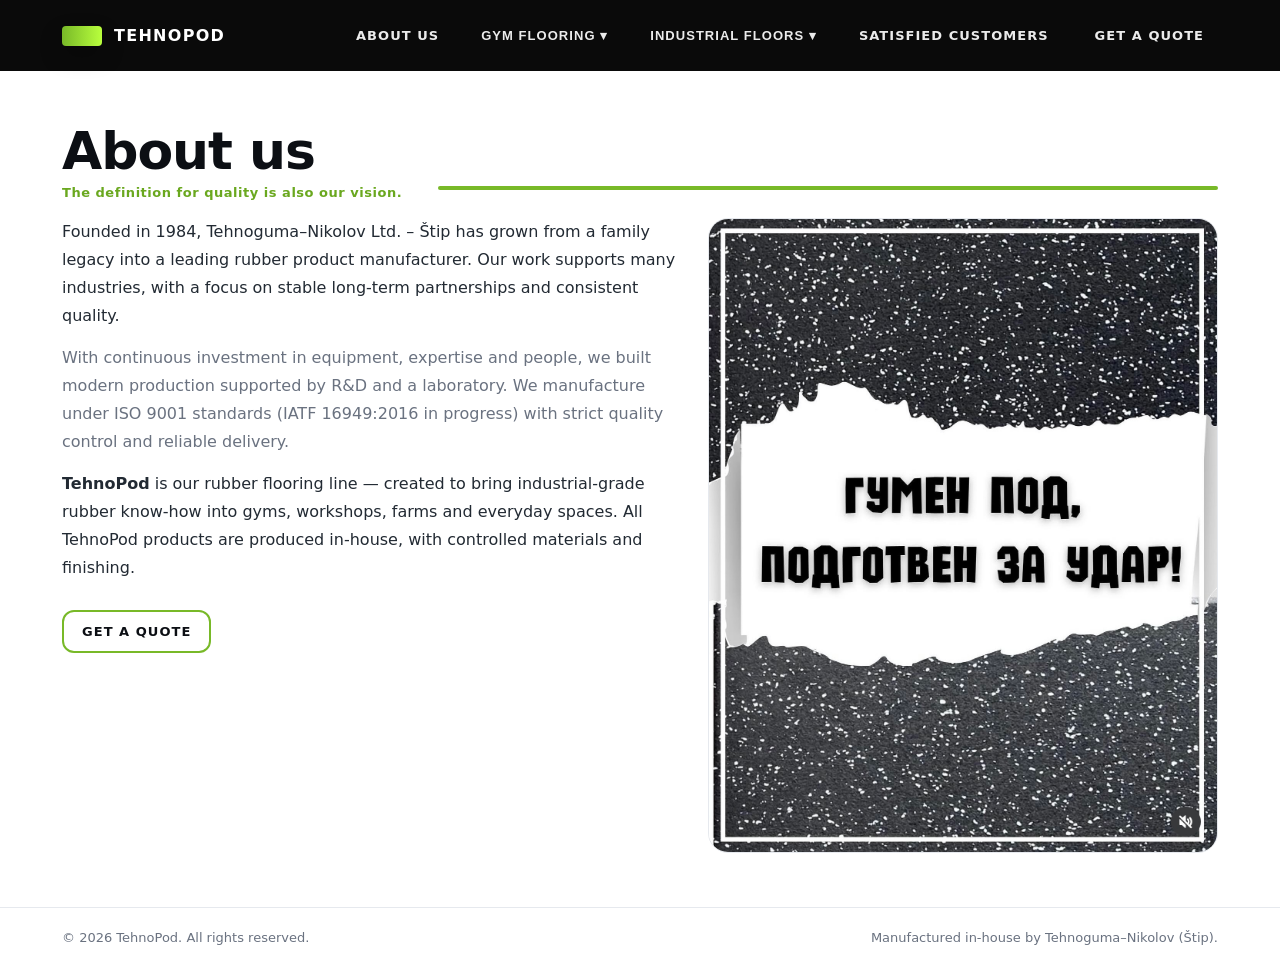
==== about.html @ f1851bca "Add files via upload" ====
<!doctype html>
<html lang="en">
<head>
  <meta charset="utf-8"/>
  <meta name="viewport" content="width=device-width,initial-scale=1"/>
  <title>About TehnoPod | In-House Rubber Flooring Manufacturing Since 1984</title>
  <meta name="description" content="TehnoPod is the rubber flooring line by Tehnoguma–Nikolov (founded 1984). In-house production, R&D support and quality control for long-lasting gym and industrial rubber flooring."/>
  <meta name="robots" content="index,follow"/>
  <link rel="stylesheet" href="assets/css/style.css"/>
</head>
<body>

<!-- Same header as index.html -->
<header class="header">
  <div class="container">
    <div class="nav">
      <a class="brand" href="index.html"><div class="mark"></div><div>TehnoPod</div></a>
      <nav class="menu">
        <a href="about.html">About us</a>
        <div class="dropdown">
          <button type="button">Gym Flooring ▾</button>
          <div class="dropdown-panel">
            <a href="gym-flooring.html#tiles">Rubber Tiles (EPDM)<span>Shock-absorbing, anti-slip, durable</span></a>
            <a href="gym-flooring.html#rolls">Rubber Rolls (SBR & EPDM)<span>Large-area coverage and insulation</span></a>
            <a href="gym-flooring.html#playground">Playground<span>Safer impact surface for outdoor areas</span></a>
          </div>
        </div>
        <div class="dropdown">
          <button type="button">Industrial Floors ▾</button>
          <div class="dropdown-panel">
            <a href="industrial-floors.html#non-slip">Non-Slip Floor Mats<span>Stability and safer steps</span></a>
            <a href="industrial-floors.html#drainage">Drainage Floor Mats<span>Wet zones, easy cleaning</span></a>
            <a href="industrial-floors.html#anti-fatigue">Anti-Fatigue Floor Mats<span>Comfort for standing work</span></a>
            <a href="industrial-floors.html#agricultural">Agricultural Floor Mats<span>Farm use, traction & insulation</span></a>
            <a href="industrial-floors.html#farm-sheets">Farm Sheets<span>Large-area protection</span></a>
            <a href="industrial-floors.html#custom">Custom Rubber Mats<span>Made to your size</span></a>
          </div>
        </div>
        <a href="customers.html">Satisfied customers</a>
        <a class="cta" href="contact.html">Get a quote</a>
      </nav>
      <button class="burger" type="button" data-burger>Menu</button>
    </div>

    <div class="mobile" data-mobile>
      <a href="about.html">About us</a>
      <div class="group">Gym Flooring</div>
      <a href="gym-flooring.html#tiles">Rubber Tiles (EPDM)</a>
      <a href="gym-flooring.html#rolls">Rubber Rolls (SBR & EPDM)</a>
      <a href="gym-flooring.html#playground">Playground</a>
      <div class="group">Industrial Floors</div>
      <a href="industrial-floors.html#non-slip">Non-Slip Floor Mats</a>
      <a href="industrial-floors.html#drainage">Drainage Floor Mats</a>
      <a href="industrial-floors.html#anti-fatigue">Anti-Fatigue Floor Mats</a>
      <a href="industrial-floors.html#agricultural">Agricultural Floor Mats</a>
      <a href="industrial-floors.html#farm-sheets">Farm Sheets</a>
      <a href="industrial-floors.html#custom">Custom Rubber Mats</a>
      <a href="customers.html">Satisfied customers</a>
      <a href="contact.html">Get a quote</a>
    </div>
  </div>
</header>

<main>
  <section class="section">
    <div class="container">
      <div class="section-head">
        <div>
          <h2>About us</h2>
          <div class="kicker">The definition for quality is also our vision.</div>
        </div>
        <div class="line"></div>
      </div>

      <div class="split">
        <div class="copy">
          <p>
            Founded in 1984, Tehnoguma–Nikolov Ltd. – Štip has grown from a family legacy into a leading rubber product manufacturer.
            Our work supports many industries, with a focus on stable long-term partnerships and consistent quality.
          </p>
          <p class="muted">
            With continuous investment in equipment, expertise and people, we built modern production supported by R&D and a laboratory.
            We manufacture under ISO 9001 standards (IATF 16949:2016 in progress) with strict quality control and reliable delivery.
          </p>

          <p>
            <strong>TehnoPod</strong> is our rubber flooring line — created to bring industrial-grade rubber know-how into gyms, workshops,
            farms and everyday spaces. All TehnoPod products are produced in-house, with controlled materials and finishing.
          </p>

          <a class="learn" href="contact.html">Get a quote</a>
        </div>

        <div class="box">
          <img src="assets/img/about.jpg" alt="Rubber rolls in production"/>
        </div>
      </div>
    </div>
  </section>
</main>

<footer class="footer">
  <div class="container">
    <div class="footer-row">
      <div>© <span id="y"></span> TehnoPod. All rights reserved.</div>
      <div>Manufactured in-house by Tehnoguma–Nikolov (Štip).</div>
    </div>
  </div>
  <script>document.getElementById("y").textContent = new Date().getFullYear();</script>
</footer>

<script src="assets/js/main.js"></script>
</body>
</html>
---- assets/css/style.css ----
:root{
  --bg:#ffffff;
  --text:#0c0f14;
  --muted:#6a7280;
  --line:#e6e9ee;
  --card:#f6f7f9;

  --black:#0a0a0a;
  --green:#78b928;      /* green accent like main site */
  --green2:#6aa81f;

  --max:1200px;
}

*{box-sizing:border-box}
html,body{height:100%}
body{
  margin:0;
  font-family: ui-sans-serif, system-ui, -apple-system, Segoe UI, Roboto, Helvetica, Arial;
  color:var(--text);
  background:var(--bg);
}

a{color:inherit; text-decoration:none}
img{max-width:100%; display:block}
.container{max-width:var(--max); margin:0 auto; padding:0 22px}

/* ===== Top black navigation ===== */
.header{
  position:sticky; top:0; z-index:50;
  background:var(--black);
}
.nav{
  display:flex; align-items:center; justify-content:space-between;
  gap:18px;
  padding:18px 0;
}
.brand{
  display:flex; align-items:center; gap:12px;
  color:#fff;
  font-weight:900;
  letter-spacing:.08em;
  text-transform:uppercase;
}
.brand .mark{
  width:40px; height:20px; border-radius:4px;
  background: linear-gradient(90deg, var(--green), #b9ff3d);
  box-shadow: 0 10px 22px rgba(0,0,0,.25);
}

.menu{
  display:flex; align-items:center; gap:22px;
}
.menu a, .menu button{
  color:#fff;
  opacity:.92;
  font-weight:700;
  letter-spacing:.08em;
  text-transform:uppercase;
  font-size:13px;
  padding:10px 10px;
  border-radius:10px;
  border:0; background:transparent;
  cursor:pointer;
}
.menu a:hover, .menu button:hover{opacity:1}

.cta{
  border:1px solid rgba(255,255,255,.28);
  padding:10px 14px !important;
  border-radius:12px;
}
.cta:hover{border-color:rgba(255,255,255,.55)}

.burger{
  display:none;
  border:1px solid rgba(255,255,255,.25);
  background:transparent;
  color:#fff;
  padding:10px 12px;
  border-radius:12px;
  font-weight:800;
  letter-spacing:.08em;
  text-transform:uppercase;
  cursor:pointer;
}
.mobile{
  display:none;
  border-top:1px solid rgba(255,255,255,.12);
  padding:14px 0 18px;
}
.mobile a{
  display:block;
  color:#fff;
  opacity:.92;
  font-weight:800;
  letter-spacing:.08em;
  text-transform:uppercase;
  font-size:13px;
  padding:12px 6px;
}
.mobile a:hover{opacity:1}
.mobile .group{
  margin-top:10px;
  color:rgba(255,255,255,.6);
  font-size:12px;
  letter-spacing:.12em;
  text-transform:uppercase;
  font-weight:900;
}
@media (max-width: 980px){
  .menu{display:none}
  .burger{display:inline-flex}
  .mobile.show{display:block}
}

/* ===== Dropdown ===== */
.dropdown{position:relative}
.dropdown-panel{
  position:absolute;
  top:44px; right:0;
  min-width:320px;
  background:#fff;
  border:1px solid var(--line);
  border-radius:14px;
  padding:10px;
  box-shadow: 0 18px 45px rgba(0,0,0,.12);
  display:none;
}
.dropdown-panel a{
  display:block;
  padding:10px 10px;
  border-radius:12px;
  font-weight:800;
  letter-spacing:.02em;
  text-transform:none;
  color:var(--text);
}
.dropdown-panel a span{
  display:block;
  margin-top:4px;
  color:var(--muted);
  font-weight:600;
  font-size:13px;
}
.dropdown-panel a:hover{background:rgba(120,185,40,.10)}
.dropdown.open .dropdown-panel{display:block}

/* ===== Hero ===== */
.hero{
  padding:44px 0 18px;
  background:#fff;
}
.hero-grid{
  display:grid;
  grid-template-columns: 1.05fr .95fr;
  gap:22px;
  align-items:center;
}
@media (max-width: 980px){
  .hero-grid{grid-template-columns:1fr}
}
.hero-title{
  margin:0;
  font-size: clamp(34px, 5.2vw, 74px);
  line-height: .98;
  letter-spacing:-.02em;
  text-transform:uppercase;
}
.hero-title .g{color:var(--green)}
.hero-sub{
  margin:18px 0 0;
  color:var(--muted);
  font-size:16px;
  line-height:1.7;
  max-width: 62ch;
}
.hero-actions{display:flex; gap:12px; flex-wrap:wrap; margin-top:18px}
.btn{
  display:inline-flex;
  align-items:center;
  justify-content:center;
  padding:12px 16px;
  border-radius:12px;
  font-weight:900;
  letter-spacing:.08em;
  text-transform:uppercase;
  font-size:13px;
  border:1px solid var(--line);
  background:#fff;
}
.btn:hover{border-color:#cfd6df}
.btn.primary{
  border-color: var(--green);
  background: var(--green);
  color:#0b0f12;
}
.btn.primary:hover{filter:brightness(.98)}

.hero-media{
  border-radius: 24px;
  overflow:hidden;
  border:1px solid var(--line);
  background: #f3f4f6;
  min-height: 360px;
  position:relative;
}
.hero-media img{
  width:100%;
  height:100%;
  object-fit:cover;
}
.hero-media::after{
  content:"";
  position:absolute; inset:0;
  background: radial-gradient(700px 400px at 30% 20%, rgba(255,255,255,.35), transparent 55%);
  pointer-events:none;
}

/* ===== Sections ===== */
.section{padding:54px 0}
.section-head{
  display:flex;
  align-items:flex-end;
  justify-content:space-between;
  gap:18px;
  margin-bottom:18px;
}
.section-head h2{
  margin:0;
  font-size:52px;
  line-height:1;
  letter-spacing:-.02em;
}
.section-head .line{
  height:4px;
  background:var(--green);
  flex:1;
  margin-left:18px;
  border-radius:999px;
  transform: translateY(-10px);
}
.kicker{
  margin:8px 0 0;
  color:var(--green2);
  font-weight:900;
  letter-spacing:.04em;
  font-size:13px;
}

.split{
  display:grid;
  grid-template-columns: 1.1fr .9fr;
  gap:22px;
  align-items:start;
}
@media (max-width: 980px){
  .split{grid-template-columns:1fr}
}
.copy p{
  margin:0 0 14px;
  color:#222a33;
  line-height:1.75;
}
.copy p.muted{color:var(--muted)}
.box{
  border:1px solid var(--line);
  border-radius:20px;
  overflow:hidden;
  background:#fff;
}
.box img{width:100%; height:100%; object-fit:cover}
.learn{
  display:inline-flex;
  margin-top:14px;
  border:2px solid var(--green);
  padding:12px 18px;
  border-radius:12px;
  font-weight:900;
  letter-spacing:.08em;
  text-transform:uppercase;
  font-size:13px;
  color:var(--text);
}

.card{
  border:1px solid var(--line);
  border-radius:18px;
  background:var(--card);
  padding:18px;
}
.grid3{
  display:grid;
  grid-template-columns: repeat(3, 1fr);
  gap:14px;
}
@media (max-width: 980px){
  .grid3{grid-template-columns:1fr}
}
.card h3{margin:0 0 8px}
.card p{margin:0 0 10px; color:var(--muted); line-height:1.7}
.card ul{margin:0; padding-left:18px; color:var(--muted); line-height:1.7}

/* Footer */
.footer{
  background:#fff;
  border-top:1px solid var(--line);
  padding:22px 0;
  color:var(--muted);
  font-size:13px;
}
.footer-row{
  display:flex;
  justify-content:space-between;
  gap:10px;
  flex-wrap:wrap;
}
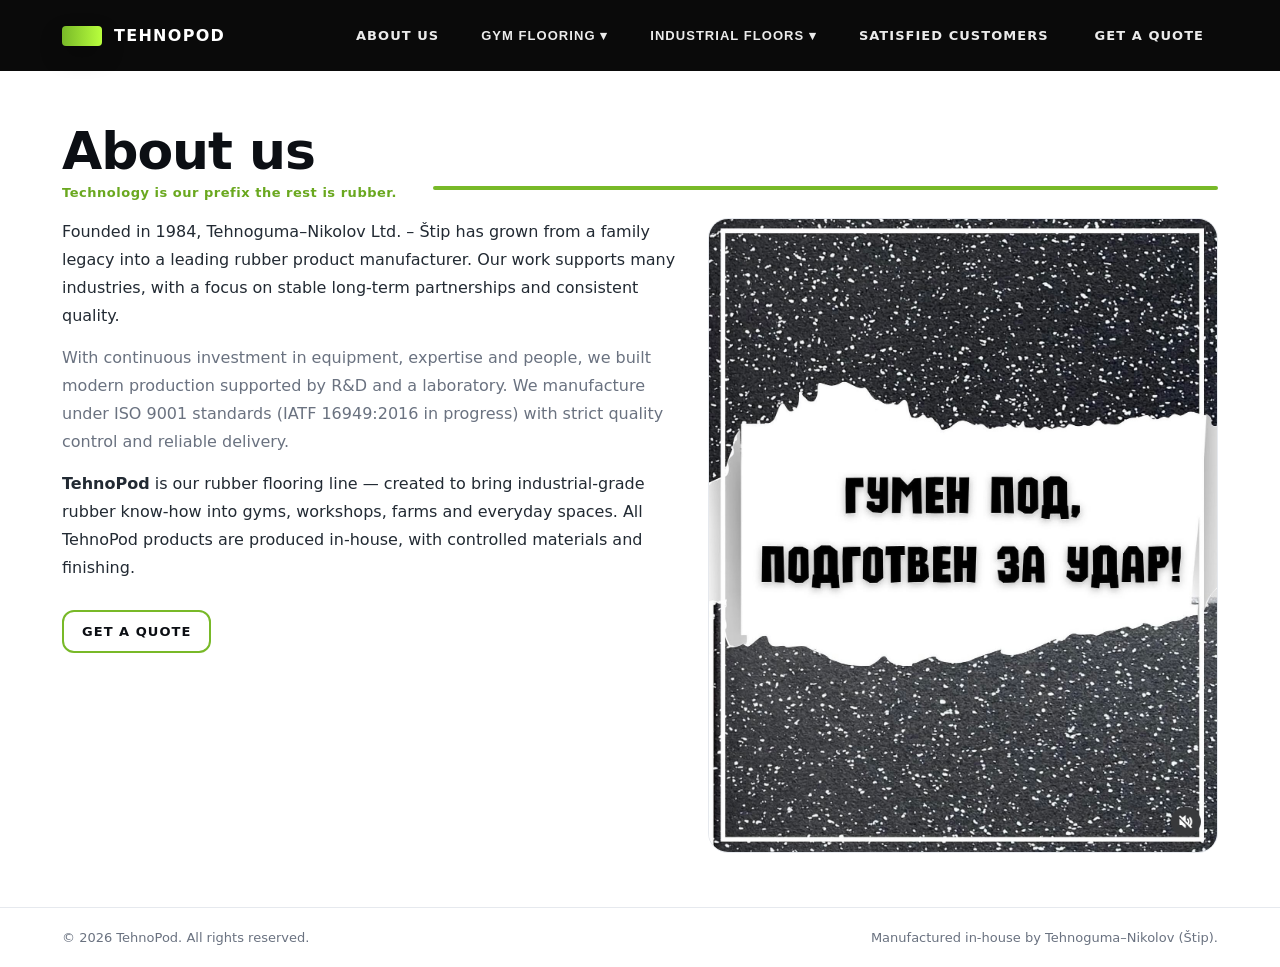
==== commit af52504b: "Update about.html" ====
--- a/about.html
+++ b/about.html
@@ -67,7 +67,7 @@
       <div class="section-head">
         <div>
           <h2>About us</h2>
-          <div class="kicker">The definition for quality is also our vision.</div>
+          <div class="kicker">Technology is our prefix the rest is rubber.</div>
         </div>
         <div class="line"></div>
       </div>
@@ -111,4 +111,4 @@
 
 <script src="assets/js/main.js"></script>
 </body>
-</html>+</html>
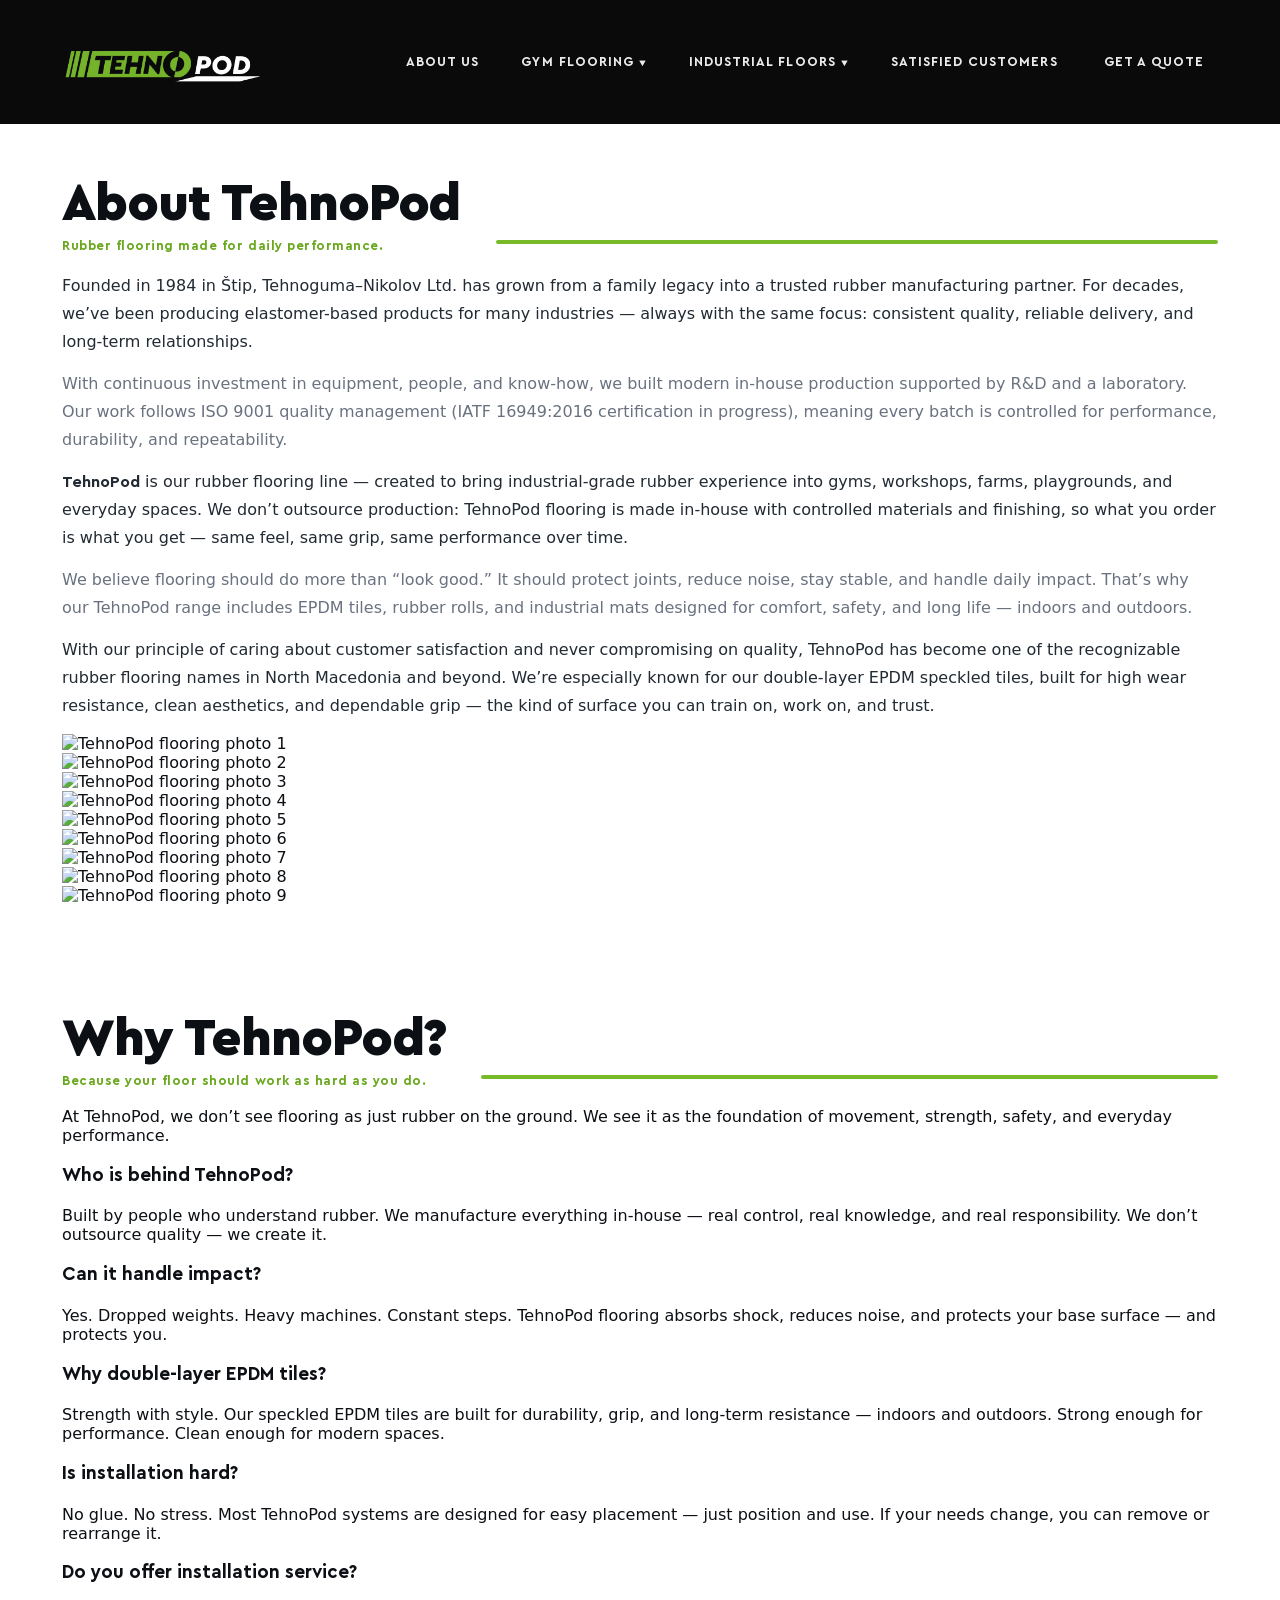
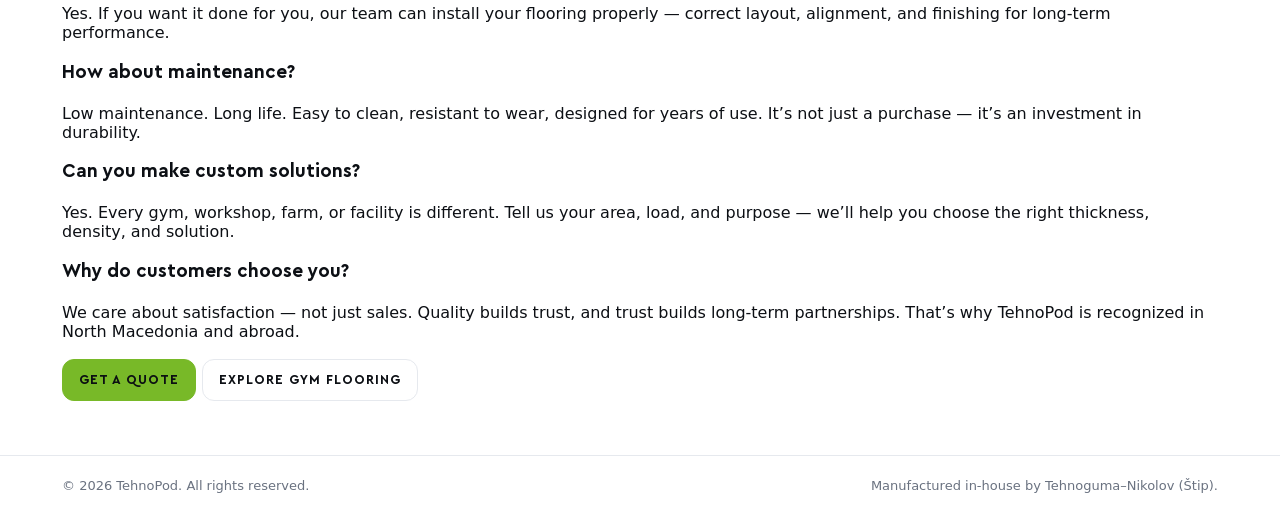
==== commit e70c4a59: "Update about.html" ====
--- a/about.html
+++ b/about.html
@@ -3,20 +3,24 @@
 <head>
   <meta charset="utf-8"/>
   <meta name="viewport" content="width=device-width,initial-scale=1"/>
-  <title>About TehnoPod | In-House Rubber Flooring Manufacturing Since 1984</title>
-  <meta name="description" content="TehnoPod is the rubber flooring line by Tehnoguma–Nikolov (founded 1984). In-house production, R&D support and quality control for long-lasting gym and industrial rubber flooring."/>
+  <title>About TehnoPod | Rubber Flooring Made in-house Since 1984</title>
+  <meta name="description" content="TehnoPod is the rubber flooring line by Tehnoguma–Nikolov (since 1984). In-house manufacturing, ISO 9001 quality control, EPDM tiles, rubber rolls and industrial mats."/>
   <meta name="robots" content="index,follow"/>
   <link rel="stylesheet" href="assets/css/style.css"/>
 </head>
 <body>
 
-<!-- Same header as index.html -->
 <header class="header">
   <div class="container">
     <div class="nav">
-      <a class="brand" href="index.html"><div class="mark"></div><div>TehnoPod</div></a>
-      <nav class="menu">
+      <!-- ✅ Same logo left as index -->
+      <a class="brand" href="index.html">
+        <img src="assets/img/logotehnopod.png" alt="TehnoPod logo" class="logo">
+      </a>
+
+      <nav class="menu" aria-label="Main navigation">
         <a href="about.html">About us</a>
+
         <div class="dropdown">
           <button type="button">Gym Flooring ▾</button>
           <div class="dropdown-panel">
@@ -25,6 +29,7 @@
             <a href="gym-flooring.html#playground">Playground<span>Safer impact surface for outdoor areas</span></a>
           </div>
         </div>
+
         <div class="dropdown">
           <button type="button">Industrial Floors ▾</button>
           <div class="dropdown-panel">
@@ -36,18 +41,22 @@
             <a href="industrial-floors.html#custom">Custom Rubber Mats<span>Made to your size</span></a>
           </div>
         </div>
+
         <a href="customers.html">Satisfied customers</a>
         <a class="cta" href="contact.html">Get a quote</a>
       </nav>
+
       <button class="burger" type="button" data-burger>Menu</button>
     </div>
 
     <div class="mobile" data-mobile>
       <a href="about.html">About us</a>
+
       <div class="group">Gym Flooring</div>
       <a href="gym-flooring.html#tiles">Rubber Tiles (EPDM)</a>
       <a href="gym-flooring.html#rolls">Rubber Rolls (SBR & EPDM)</a>
       <a href="gym-flooring.html#playground">Playground</a>
+
       <div class="group">Industrial Floors</div>
       <a href="industrial-floors.html#non-slip">Non-Slip Floor Mats</a>
       <a href="industrial-floors.html#drainage">Drainage Floor Mats</a>
@@ -55,6 +64,7 @@
       <a href="industrial-floors.html#agricultural">Agricultural Floor Mats</a>
       <a href="industrial-floors.html#farm-sheets">Farm Sheets</a>
       <a href="industrial-floors.html#custom">Custom Rubber Mats</a>
+
       <a href="customers.html">Satisfied customers</a>
       <a href="contact.html">Get a quote</a>
     </div>
@@ -62,41 +72,161 @@
 </header>
 
 <main>
+
+  <!-- ABOUT + ALBUM -->
   <section class="section">
     <div class="container">
       <div class="section-head">
         <div>
-          <h2>About us</h2>
-          <div class="kicker">Technology is our prefix the rest is rubber.</div>
-        </div>
-        <div class="line"></div>
-      </div>
-
-      <div class="split">
+          <h2>About TehnoPod</h2>
+          <div class="kicker">Rubber flooring made for daily performance.</div>
+        </div>
+        <div class="line" aria-hidden="true"></div>
+      </div>
+
+      <div class="about-album">
+        <!-- Left: text -->
         <div class="copy">
           <p>
-            Founded in 1984, Tehnoguma–Nikolov Ltd. – Štip has grown from a family legacy into a leading rubber product manufacturer.
-            Our work supports many industries, with a focus on stable long-term partnerships and consistent quality.
-          </p>
+            Founded in 1984 in Štip, Tehnoguma–Nikolov Ltd. has grown from a family legacy into a trusted rubber
+            manufacturing partner. For decades, we’ve been producing elastomer-based products for many industries —
+            always with the same focus: consistent quality, reliable delivery, and long-term relationships.
+          </p>
+
           <p class="muted">
-            With continuous investment in equipment, expertise and people, we built modern production supported by R&D and a laboratory.
-            We manufacture under ISO 9001 standards (IATF 16949:2016 in progress) with strict quality control and reliable delivery.
-          </p>
-
-          <p>
-            <strong>TehnoPod</strong> is our rubber flooring line — created to bring industrial-grade rubber know-how into gyms, workshops,
-            farms and everyday spaces. All TehnoPod products are produced in-house, with controlled materials and finishing.
-          </p>
-
-          <a class="learn" href="contact.html">Get a quote</a>
-        </div>
-
-        <div class="box">
-          <img src="assets/img/about.jpg" alt="Rubber rolls in production"/>
-        </div>
-      </div>
+            With continuous investment in equipment, people, and know-how, we built modern in-house production supported by
+            R&amp;D and a laboratory. Our work follows ISO 9001 quality management (IATF 16949:2016 certification in progress),
+            meaning every batch is controlled for performance, durability, and repeatability.
+          </p>
+
+          <p>
+            <strong>TehnoPod</strong> is our rubber flooring line — created to bring industrial-grade rubber experience into gyms,
+            workshops, farms, playgrounds, and everyday spaces. We don’t outsource production: TehnoPod flooring is made in-house
+            with controlled materials and finishing, so what you order is what you get — same feel, same grip, same performance over time.
+          </p>
+
+          <p class="muted">
+            We believe flooring should do more than “look good.” It should protect joints, reduce noise, stay stable, and handle daily impact.
+            That’s why our TehnoPod range includes EPDM tiles, rubber rolls, and industrial mats designed for comfort, safety, and long life —
+            indoors and outdoors.
+          </p>
+
+          <p>
+            With our principle of caring about customer satisfaction and never compromising on quality, TehnoPod has become one of the recognizable
+            rubber flooring names in North Macedonia and beyond. We’re especially known for our double-layer EPDM speckled tiles, built for high wear
+            resistance, clean aesthetics, and dependable grip — the kind of surface you can train on, work on, and trust.
+          </p>
+        </div>
+
+        <!-- Right: 9-photo album -->
+        <div class="album">
+          <div class="album-grid">
+            <img src="assets/img/about/img1.jpg" alt="TehnoPod flooring photo 1" loading="lazy">
+            <img src="assets/img/about/img2.jpg" alt="TehnoPod flooring photo 2" loading="lazy">
+            <img src="assets/img/about/img3.jpg" alt="TehnoPod flooring photo 3" loading="lazy">
+            <img src="assets/img/about/img4.jpg" alt="TehnoPod flooring photo 4" loading="lazy">
+            <img src="assets/img/about/img5.jpg" alt="TehnoPod flooring photo 5" loading="lazy">
+            <img src="assets/img/about/img6.jpg" alt="TehnoPod flooring photo 6" loading="lazy">
+            <img src="assets/img/about/img7.jpg" alt="TehnoPod flooring photo 7" loading="lazy">
+            <img src="assets/img/about/img8.jpg" alt="TehnoPod flooring photo 8" loading="lazy">
+            <img src="assets/img/about/img9.jpg" alt="TehnoPod flooring photo 9" loading="lazy">
+          </div>
+        </div>
+      </div>
+
     </div>
   </section>
+
+  <!-- WHY TEHNOPOD (Q/A BALLOONS) -->
+  <section class="section section-soft">
+    <div class="container">
+
+      <div class="section-head">
+        <div>
+          <h2>Why TehnoPod?</h2>
+          <div class="kicker">Because your floor should work as hard as you do.</div>
+        </div>
+        <div class="line" aria-hidden="true"></div>
+      </div>
+
+      <p class="why-intro">
+        At TehnoPod, we don’t see flooring as just rubber on the ground. We see it as the foundation of movement, strength,
+        safety, and everyday performance.
+      </p>
+
+      <div class="qa-grid">
+        <div class="qa-bubble qa-green">
+          <h3>Who is behind TehnoPod?</h3>
+          <p>
+            Built by people who understand rubber. We manufacture everything in-house — real control, real knowledge, and real responsibility.
+            We don’t outsource quality — we create it.
+          </p>
+        </div>
+
+        <div class="qa-bubble qa-white">
+          <h3>Can it handle impact?</h3>
+          <p>
+            Yes. Dropped weights. Heavy machines. Constant steps. TehnoPod flooring absorbs shock, reduces noise, and protects your base surface —
+            and protects you.
+          </p>
+        </div>
+
+        <div class="qa-bubble qa-white">
+          <h3>Why double-layer EPDM tiles?</h3>
+          <p>
+            Strength with style. Our speckled EPDM tiles are built for durability, grip, and long-term resistance — indoors and outdoors.
+            Strong enough for performance. Clean enough for modern spaces.
+          </p>
+        </div>
+
+        <div class="qa-bubble qa-green">
+          <h3>Is installation hard?</h3>
+          <p>
+            No glue. No stress. Most TehnoPod systems are designed for easy placement — just position and use.
+            If your needs change, you can remove or rearrange it.
+          </p>
+        </div>
+
+        <div class="qa-bubble qa-green">
+          <h3>Do you offer installation service?</h3>
+          <p>
+            Yes. If you want it done for you, our team can install your flooring properly — correct layout, alignment, and finishing for long-term performance.
+          </p>
+        </div>
+
+        <div class="qa-bubble qa-white">
+          <h3>How about maintenance?</h3>
+          <p>
+            Low maintenance. Long life. Easy to clean, resistant to wear, designed for years of use.
+            It’s not just a purchase — it’s an investment in durability.
+          </p>
+        </div>
+
+        <div class="qa-bubble qa-white">
+          <h3>Can you make custom solutions?</h3>
+          <p>
+            Yes. Every gym, workshop, farm, or facility is different. Tell us your area, load, and purpose — we’ll help you choose the right thickness,
+            density, and solution.
+          </p>
+        </div>
+
+        <div class="qa-bubble qa-green">
+          <h3>Why do customers choose you?</h3>
+          <p>
+            We care about satisfaction — not just sales. Quality builds trust, and trust builds long-term partnerships.
+            That’s why TehnoPod is recognized in North Macedonia and abroad.
+          </p>
+        </div>
+      </div>
+
+      <div style="margin-top:18px;">
+        <a class="btn primary" href="contact.html">Get a quote</a>
+        <a class="btn" href="gym-flooring.html">Explore gym flooring</a>
+      </div>
+
+    </div>
+  </section>
+
 </main>
 
 <footer class="footer">
--- a/assets/css/style.css
+++ b/assets/css/style.css
@@ -1,3 +1,63 @@
+/* =========================
+   FONTS (Cera Pro woff2)
+   Folder: assets/fonts/
+   CSS:    assets/css/style.css
+   Path:   ../fonts/...
+========================= */
+
+@font-face{
+  font-family:"Cera Pro";
+  src:url("../fonts/Cera Pro Light.woff2") format("woff2");
+  font-weight:300;
+  font-style:normal;
+  font-display:swap;
+}
+@font-face{
+  font-family:"Cera Pro";
+  src:url("../fonts/Cera Pro Regular.woff2") format("woff2");
+  font-weight:400;
+  font-style:normal;
+  font-display:swap;
+}
+@font-face{
+  font-family:"Cera Pro";
+  src:url("../fonts/Cera Pro Regular Italic.woff2") format("woff2");
+  font-weight:400;
+  font-style:italic;
+  font-display:swap;
+}
+@font-face{
+  font-family:"Cera Pro";
+  src:url("../fonts/Cera Pro Medium.woff2") format("woff2");
+  font-weight:500;
+  font-style:normal;
+  font-display:swap;
+}
+@font-face{
+  font-family:"Cera Pro";
+  src:url("../fonts/Cera Pro Bold.woff2") format("woff2");
+  font-weight:700;
+  font-style:normal;
+  font-display:swap;
+}
+@font-face{
+  font-family:"Cera Pro";
+  src:url("../fonts/Cera Pro Black.woff2") format("woff2");
+  font-weight:900;
+  font-style:normal;
+  font-display:swap;
+}
+@font-face{
+  font-family:"Cera Pro";
+  src:url("../fonts/Cera Pro Black Italic.woff2") format("woff2");
+  font-weight:900;
+  font-style:italic;
+  font-display:swap;
+}
+
+/* =========================
+   BASE
+========================= */
 :root{
   --bg:#ffffff;
   --text:#0c0f14;
@@ -6,7 +66,7 @@
   --card:#f6f7f9;
 
   --black:#0a0a0a;
-  --green:#78b928;      /* green accent like main site */
+  --green:#78b928;
   --green2:#6aa81f;
 
   --max:1200px;
@@ -16,42 +76,73 @@
 html,body{height:100%}
 body{
   margin:0;
-  font-family: ui-sans-serif, system-ui, -apple-system, Segoe UI, Roboto, Helvetica, Arial;
+  font-family:"Cera Pro", ui-sans-serif, system-ui, -apple-system, Segoe UI, Roboto, Helvetica, Arial;
   color:var(--text);
   background:var(--bg);
 }
 
 a{color:inherit; text-decoration:none}
 img{max-width:100%; display:block}
-.container{max-width:var(--max); margin:0 auto; padding:0 22px}
-
-/* ===== Top black navigation ===== */
+
+.container{
+  max-width:var(--max);
+  margin:0 auto;
+  padding:0 22px;
+}
+
+.green{ color: var(--green); }
+
+/* =========================
+   TOP NAV
+========================= */
 .header{
-  position:sticky; top:0; z-index:50;
+  position:sticky;
+  top:0;
+  z-index:50;
   background:var(--black);
 }
+
 .nav{
-  display:flex; align-items:center; justify-content:space-between;
+  display:flex;
+  align-items:center;
+  justify-content:space-between;
   gap:18px;
-  padding:18px 0;
-}
+  padding:14px 0;
+}
+
 .brand{
-  display:flex; align-items:center; gap:12px;
+  display:flex;
+  align-items:center;
+  gap:12px;
   color:#fff;
   font-weight:900;
   letter-spacing:.08em;
   text-transform:uppercase;
 }
+
 .brand .mark{
-  width:40px; height:20px; border-radius:4px;
+  width:40px;
+  height:20px;
+  border-radius:4px;
   background: linear-gradient(90deg, var(--green), #b9ff3d);
   box-shadow: 0 10px 22px rgba(0,0,0,.25);
 }
 
+.logo{
+  height:96px;
+  width:auto;
+  display:block;
+  object-fit:contain;
+}
+
 .menu{
-  display:flex; align-items:center; gap:22px;
-}
-.menu a, .menu button{
+  display:flex;
+  align-items:center;
+  gap:22px;
+}
+
+.menu a,
+.menu button{
   color:#fff;
   opacity:.92;
   font-weight:700;
@@ -60,10 +151,13 @@
   font-size:13px;
   padding:10px 10px;
   border-radius:10px;
-  border:0; background:transparent;
+  border:0;
+  background:transparent;
   cursor:pointer;
-}
-.menu a:hover, .menu button:hover{opacity:1}
+  font-family:"Cera Pro", system-ui, sans-serif;
+}
+.menu a:hover,
+.menu button:hover{opacity:1}
 
 .cta{
   border:1px solid rgba(255,255,255,.28);
@@ -83,7 +177,9 @@
   letter-spacing:.08em;
   text-transform:uppercase;
   cursor:pointer;
-}
+  font-family:"Cera Pro", system-ui, sans-serif;
+}
+
 .mobile{
   display:none;
   border-top:1px solid rgba(255,255,255,.12);
@@ -108,31 +204,36 @@
   text-transform:uppercase;
   font-weight:900;
 }
+
 @media (max-width: 980px){
   .menu{display:none}
   .burger{display:inline-flex}
   .mobile.show{display:block}
 }
 
-/* ===== Dropdown ===== */
+/* =========================
+   DROPDOWN
+========================= */
 .dropdown{position:relative}
 .dropdown-panel{
   position:absolute;
-  top:44px; right:0;
+  top:44px;
+  right:0;
   min-width:320px;
   background:#fff;
   border:1px solid var(--line);
   border-radius:14px;
   padding:10px;
-  box-shadow: 0 18px 45px rgba(0,0,0,.12);
+  box-shadow:0 18px 45px rgba(0,0,0,.12);
   display:none;
+  z-index:60;
 }
 .dropdown-panel a{
   display:block;
   padding:10px 10px;
   border-radius:12px;
-  font-weight:800;
-  letter-spacing:.02em;
+  font-weight:700;
+  letter-spacing:.01em;
   text-transform:none;
   color:var(--text);
 }
@@ -140,85 +241,164 @@
   display:block;
   margin-top:4px;
   color:var(--muted);
-  font-weight:600;
+  font-weight:400;
   font-size:13px;
 }
 .dropdown-panel a:hover{background:rgba(120,185,40,.10)}
 .dropdown.open .dropdown-panel{display:block}
 
-/* ===== Hero ===== */
-.hero{
-  padding:44px 0 18px;
-  background:#fff;
-}
-.hero-grid{
-  display:grid;
-  grid-template-columns: 1.05fr .95fr;
-  gap:22px;
-  align-items:center;
-}
-@media (max-width: 980px){
-  .hero-grid{grid-template-columns:1fr}
-}
-.hero-title{
-  margin:0;
-  font-size: clamp(34px, 5.2vw, 74px);
-  line-height: .98;
-  letter-spacing:-.02em;
-  text-transform:uppercase;
-}
-.hero-title .g{color:var(--green)}
-.hero-sub{
-  margin:18px 0 0;
-  color:var(--muted);
-  font-size:16px;
-  line-height:1.7;
-  max-width: 62ch;
-}
-.hero-actions{display:flex; gap:12px; flex-wrap:wrap; margin-top:18px}
+/* =========================
+   BUTTONS
+========================= */
 .btn{
   display:inline-flex;
   align-items:center;
   justify-content:center;
   padding:12px 16px;
   border-radius:12px;
-  font-weight:900;
+  font-weight:700;
   letter-spacing:.08em;
   text-transform:uppercase;
   font-size:13px;
   border:1px solid var(--line);
   background:#fff;
-}
-.btn:hover{border-color:#cfd6df}
+  color:var(--text);
+  cursor:pointer;
+  transition:.2s ease;
+  font-family:"Cera Pro", system-ui, sans-serif;
+}
+.btn:hover{
+  border-color:#cfd6df;
+  background:#f7f8fa;
+}
+.btn:focus{
+  outline:3px solid rgba(120,185,40,.25);
+  outline-offset:2px;
+}
 .btn.primary{
-  border-color: var(--green);
-  background: var(--green);
+  border-color:var(--green);
+  background:var(--green);
   color:#0b0f12;
 }
 .btn.primary:hover{filter:brightness(.98)}
 
-.hero-media{
-  border-radius: 24px;
+/* Buttons that sit on dark hero */
+.btn.invert{
+  background:transparent;
+  border:2px solid rgba(255,255,255,.85);
+  color:#fff;
+}
+.btn.invert:hover{
+  background:#fff;
+  color:#000;
+  border-color:#fff;
+}
+
+/* =========================
+   HERO 1 – TRUE CROSSFADE
+========================= */
+.hero1{
+  position:relative;
+  width:100%;
+  height:85vh;
+  min-height:600px;
   overflow:hidden;
-  border:1px solid var(--line);
-  background: #f3f4f6;
-  min-height: 360px;
+  display:flex;
+  align-items:center;
+}
+
+/* background layers */
+.hero1 .hero-bg{
+  position:absolute;
+  inset:0;
+  background-size:cover;
+  background-position:center;
+  background-repeat:no-repeat;
+  opacity:0;
+  transition:opacity 1200ms ease-in-out;
+  transform:scale(1.03);
+  will-change:opacity;
+}
+.hero1 .hero-bg.is-active{ opacity:1; }
+
+/* overlay & content */
+.hero1-overlay{
   position:relative;
-}
-.hero-media img{
+  z-index:2;
   width:100%;
   height:100%;
-  object-fit:cover;
-}
-.hero-media::after{
-  content:"";
-  position:absolute; inset:0;
-  background: radial-gradient(700px 400px at 30% 20%, rgba(255,255,255,.35), transparent 55%);
-  pointer-events:none;
-}
-
-/* ===== Sections ===== */
+  background:linear-gradient(
+    to right,
+    rgba(0,0,0,.72) 0%,
+    rgba(0,0,0,.45) 45%,
+    rgba(0,0,0,0) 100%
+  );
+  display:flex;
+  align-items:center;
+}
+
+/* left align */
+.hero1-content{
+  color:#fff;
+  max-width:820px;
+  text-align:left;
+  padding-left:6px; /* tiny nudge left */
+}
+
+/* TehnoPod bigger */
+.hero-brand{
+  display:block;
+  font-weight:900;
+  letter-spacing:-.02em;
+  text-transform:none;
+  font-size: clamp(44px, 5.4vw, 86px);
+  line-height:1.02;
+  color:var(--green);
+}
+
+.hero1-title{
+  margin:0 0 14px;
+}
+
+/* next line(s) */
+.hero1-line{
+  margin:0;
+  text-transform:none;
+  letter-spacing:-.01em;
+}
+.hero1-line-1{
+  margin-top:2px;
+  font-weight:500;
+  font-size: clamp(18px, 2.2vw, 32px);
+  line-height:1.15;
+}
+.hero1-line-2{
+  margin-top:10px;
+  font-weight:700;
+  font-size: clamp(16px, 1.7vw, 24px);
+  line-height:1.25;
+}
+
+/* slogan italic and a bit different */
+.hero1-tagline{
+  margin:14px 0 26px;
+  font-style:italic;
+  font-weight:400;
+  opacity:.92;
+  font-size: clamp(28px, 1.2vw, 36px);
+}
+
+.hero1-actions{
+  display:flex;
+  gap:12px;
+  flex-wrap:wrap;
+}
+
+/* =========================
+   SECTIONS
+========================= */
 .section{padding:54px 0}
+
 .section-head{
   display:flex;
   align-items:flex-end;
@@ -231,6 +411,7 @@
   font-size:52px;
   line-height:1;
   letter-spacing:-.02em;
+  font-weight:900;
 }
 .section-head .line{
   height:4px;
@@ -243,7 +424,7 @@
 .kicker{
   margin:8px 0 0;
   color:var(--green2);
-  font-weight:900;
+  font-weight:700;
   letter-spacing:.04em;
   font-size:13px;
 }
@@ -257,12 +438,14 @@
 @media (max-width: 980px){
   .split{grid-template-columns:1fr}
 }
+
 .copy p{
   margin:0 0 14px;
   color:#222a33;
   line-height:1.75;
 }
 .copy p.muted{color:var(--muted)}
+
 .box{
   border:1px solid var(--line);
   border-radius:20px;
@@ -270,18 +453,21 @@
   background:#fff;
 }
 .box img{width:100%; height:100%; object-fit:cover}
+
 .learn{
   display:inline-flex;
   margin-top:14px;
   border:2px solid var(--green);
   padding:12px 18px;
   border-radius:12px;
-  font-weight:900;
+  font-weight:700;
   letter-spacing:.08em;
   text-transform:uppercase;
   font-size:13px;
   color:var(--text);
-}
+  transition:.2s ease;
+}
+.learn:hover{background:rgba(120,185,40,.10)}
 
 .card{
   border:1px solid var(--line);
@@ -297,11 +483,13 @@
 @media (max-width: 980px){
   .grid3{grid-template-columns:1fr}
 }
-.card h3{margin:0 0 8px}
+.card h3{margin:0 0 8px; font-weight:900}
 .card p{margin:0 0 10px; color:var(--muted); line-height:1.7}
 .card ul{margin:0; padding-left:18px; color:var(--muted); line-height:1.7}
 
-/* Footer */
+/* =========================
+   FOOTER
+========================= */
 .footer{
   background:#fff;
   border-top:1px solid var(--line);
@@ -314,4 +502,4 @@
   justify-content:space-between;
   gap:10px;
   flex-wrap:wrap;
-}+}
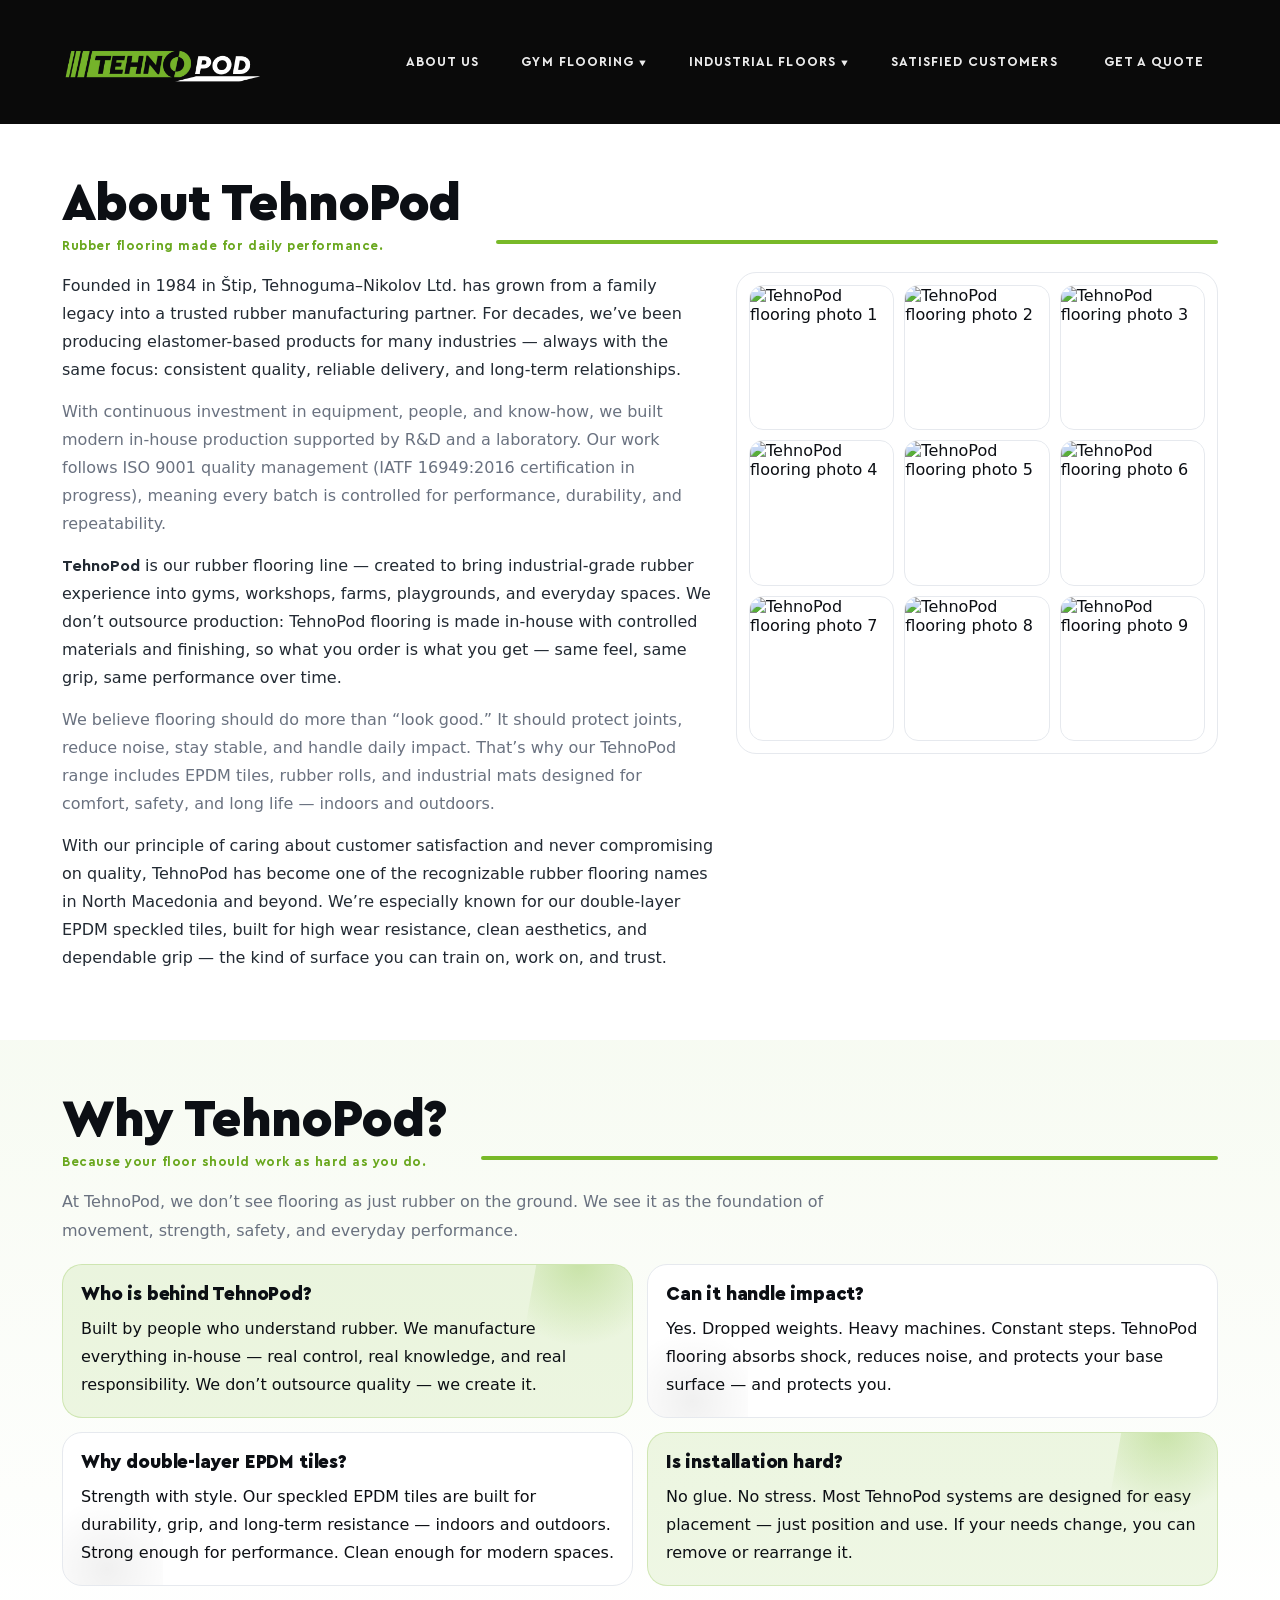
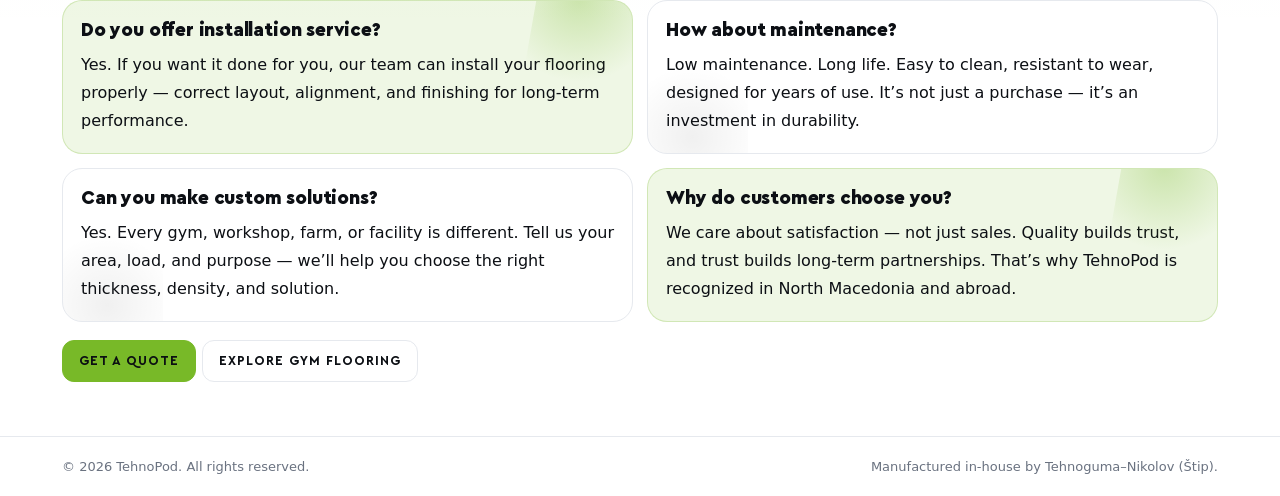
==== commit 8d382dcf: "Update about.html" ====
--- a/about.html
+++ b/about.html
@@ -121,15 +121,15 @@
         <!-- Right: 9-photo album -->
         <div class="album">
           <div class="album-grid">
-            <img src="assets/img/about/img1.jpg" alt="TehnoPod flooring photo 1" loading="lazy">
-            <img src="assets/img/about/img2.jpg" alt="TehnoPod flooring photo 2" loading="lazy">
-            <img src="assets/img/about/img3.jpg" alt="TehnoPod flooring photo 3" loading="lazy">
-            <img src="assets/img/about/img4.jpg" alt="TehnoPod flooring photo 4" loading="lazy">
-            <img src="assets/img/about/img5.jpg" alt="TehnoPod flooring photo 5" loading="lazy">
-            <img src="assets/img/about/img6.jpg" alt="TehnoPod flooring photo 6" loading="lazy">
-            <img src="assets/img/about/img7.jpg" alt="TehnoPod flooring photo 7" loading="lazy">
-            <img src="assets/img/about/img8.jpg" alt="TehnoPod flooring photo 8" loading="lazy">
-            <img src="assets/img/about/img9.jpg" alt="TehnoPod flooring photo 9" loading="lazy">
+            <img src="assets/img/about/img1.png" alt="TehnoPod flooring photo 1" loading="lazy">
+            <img src="assets/img/about/img2.png" alt="TehnoPod flooring photo 2" loading="lazy">
+            <img src="assets/img/about/img3.png" alt="TehnoPod flooring photo 3" loading="lazy">
+            <img src="assets/img/about/img4.png" alt="TehnoPod flooring photo 4" loading="lazy">
+            <img src="assets/img/about/img5.png" alt="TehnoPod flooring photo 5" loading="lazy">
+            <img src="assets/img/about/img6.png" alt="TehnoPod flooring photo 6" loading="lazy">
+            <img src="assets/img/about/img7.png" alt="TehnoPod flooring photo 7" loading="lazy">
+            <img src="assets/img/about/img8.png" alt="TehnoPod flooring photo 8" loading="lazy">
+            <img src="assets/img/about/img9.png" alt="TehnoPod flooring photo 9" loading="lazy">
           </div>
         </div>
       </div>
--- a/assets/css/style.css
+++ b/assets/css/style.css
@@ -503,3 +503,102 @@
   gap:10px;
   flex-wrap:wrap;
 }
+/* ===== ABOUT + ALBUM LAYOUT ===== */
+.about-album{
+  display:grid;
+  grid-template-columns: 1.15fr .85fr;
+  gap:22px;
+  align-items:start;
+}
+@media (max-width: 980px){
+  .about-album{ grid-template-columns:1fr; }
+}
+
+.album{
+  border:1px solid var(--line);
+  border-radius:20px;
+  background:#fff;
+  overflow:hidden;
+}
+
+.album-grid{
+  display:grid;
+  grid-template-columns: repeat(3, 1fr);
+  gap:10px;
+  padding:12px;
+}
+.album-grid img{
+  width:100%;
+  aspect-ratio: 1 / 1;
+  object-fit:cover;
+  border-radius:14px;
+  border:1px solid var(--line);
+  transition: transform .2s ease;
+}
+.album-grid img:hover{
+  transform: scale(1.02);
+}
+
+/* ===== WHY TEHNOPOD (Q/A BALLOONS) ===== */
+.section-soft{
+  background: linear-gradient(180deg, rgba(120,185,40,.06), transparent 60%);
+}
+
+.why-intro{
+  margin: 0 0 18px;
+  color: var(--muted);
+  line-height: 1.8;
+  max-width: 80ch;
+}
+
+.qa-grid{
+  display:grid;
+  grid-template-columns: repeat(2, 1fr);
+  gap:14px;
+}
+@media (max-width: 980px){
+  .qa-grid{ grid-template-columns:1fr; }
+}
+
+.qa-bubble{
+  border-radius: 20px;
+  padding: 18px;
+  border: 1px solid var(--line);
+  position: relative;
+  overflow: hidden;
+}
+
+.qa-bubble h3{
+  margin:0 0 8px;
+  font-weight: 900;
+  letter-spacing: -.01em;
+}
+.qa-bubble p{
+  margin:0;
+  line-height:1.75;
+}
+
+.qa-green{
+  background: rgba(120,185,40,.12);
+  border-color: rgba(120,185,40,.25);
+}
+.qa-green::before{
+  content:"";
+  position:absolute;
+  inset:-40px -40px auto auto;
+  width:140px;
+  height:140px;
+  background: radial-gradient(circle at 30% 30%, rgba(120,185,40,.30), transparent 60%);
+  transform: rotate(10deg);
+}
+.qa-white{
+  background:#fff;
+}
+.qa-white::before{
+  content:"";
+  position:absolute;
+  inset:auto auto -40px -40px;
+  width:140px;
+  height:140px;
+  background: radial-gradient(circle at 60% 60%, rgba(0,0,0,.06), transparent 60%);
+}
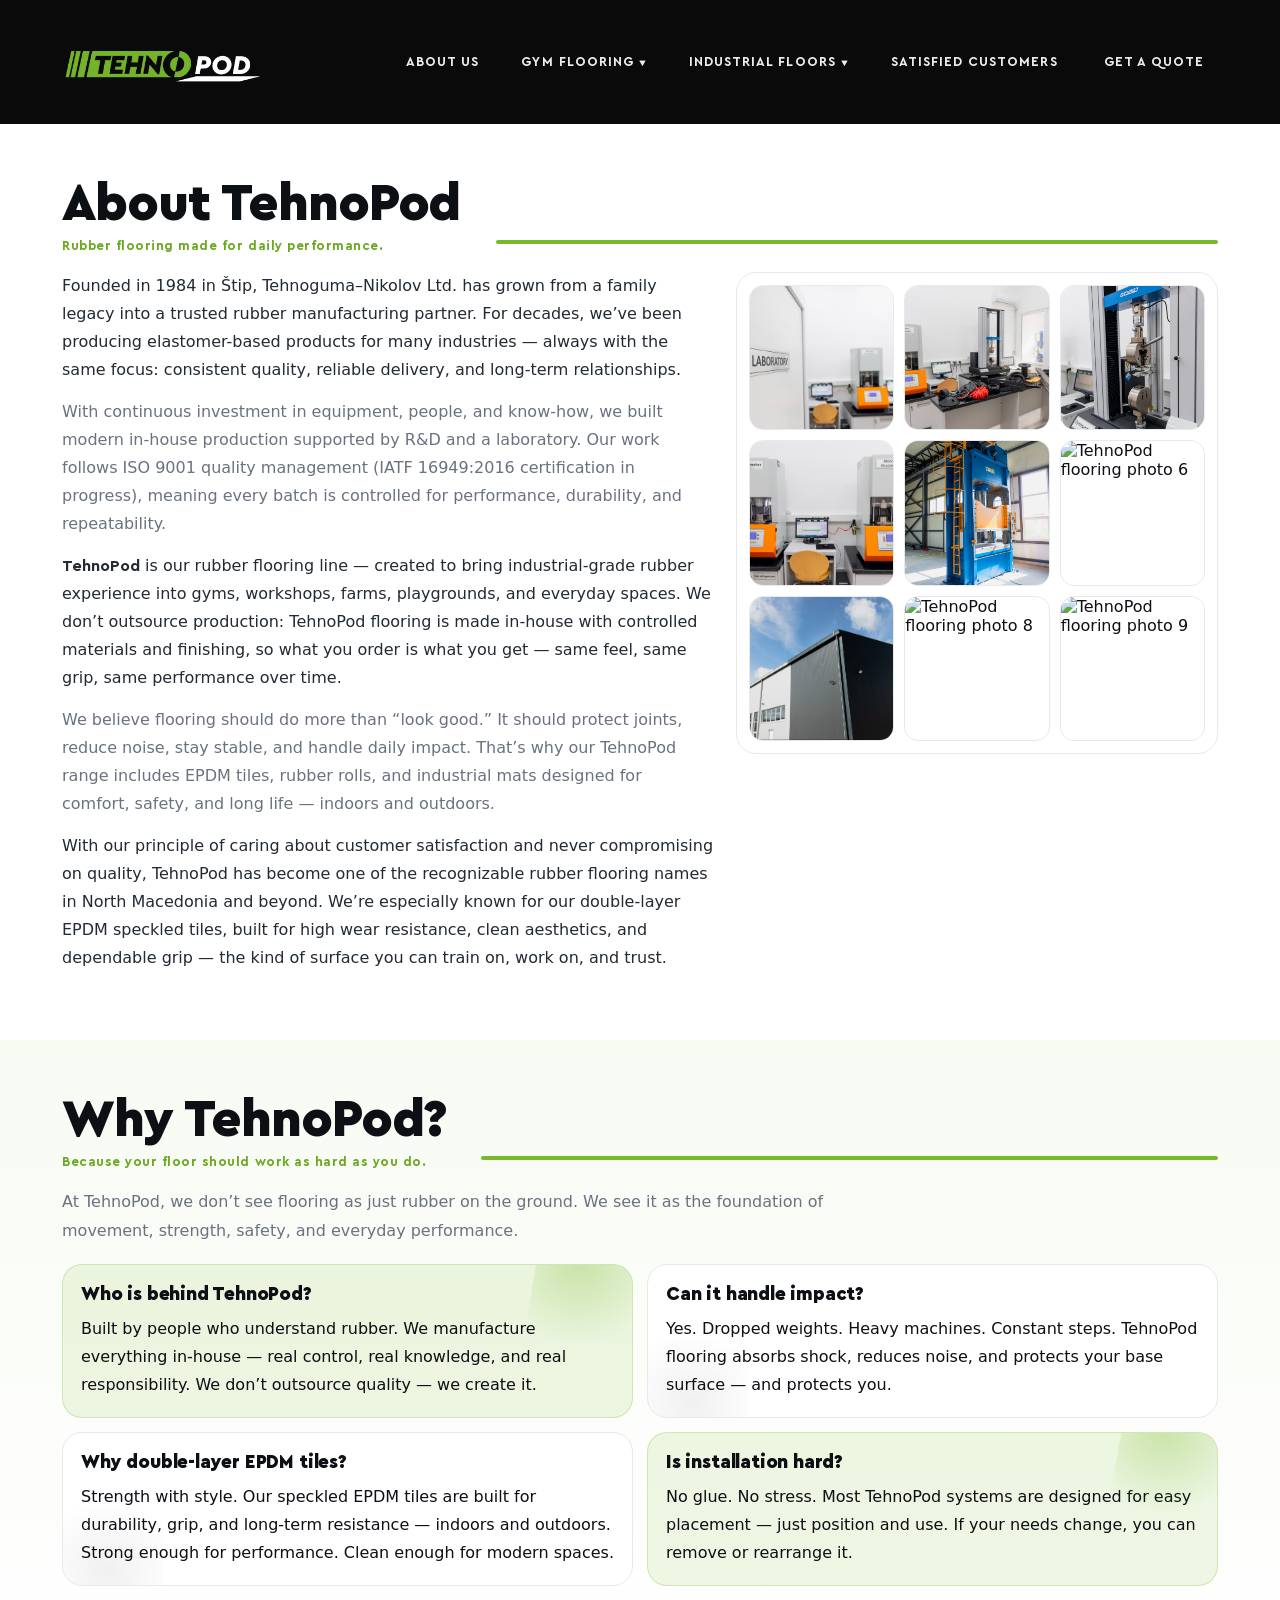
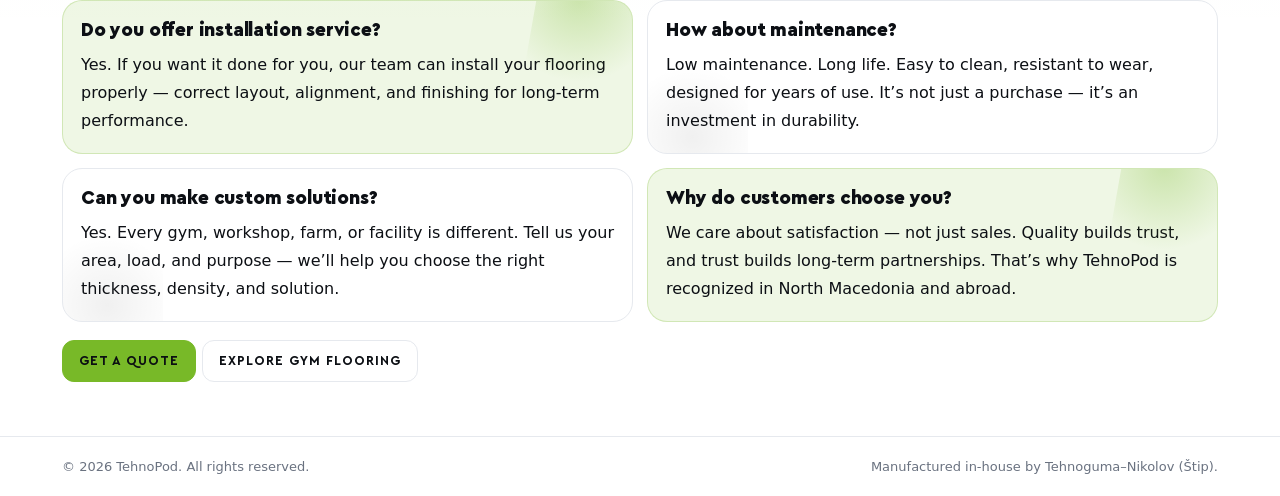
==== commit c6a3e8fc: "Update about.html" ====
--- a/about.html
+++ b/about.html
@@ -121,15 +121,15 @@
         <!-- Right: 9-photo album -->
         <div class="album">
           <div class="album-grid">
-            <img src="assets/img/about/img1.png" alt="TehnoPod flooring photo 1" loading="lazy">
-            <img src="assets/img/about/img2.png" alt="TehnoPod flooring photo 2" loading="lazy">
-            <img src="assets/img/about/img3.png" alt="TehnoPod flooring photo 3" loading="lazy">
-            <img src="assets/img/about/img4.png" alt="TehnoPod flooring photo 4" loading="lazy">
-            <img src="assets/img/about/img5.png" alt="TehnoPod flooring photo 5" loading="lazy">
-            <img src="assets/img/about/img6.png" alt="TehnoPod flooring photo 6" loading="lazy">
-            <img src="assets/img/about/img7.png" alt="TehnoPod flooring photo 7" loading="lazy">
-            <img src="assets/img/about/img8.png" alt="TehnoPod flooring photo 8" loading="lazy">
-            <img src="assets/img/about/img9.png" alt="TehnoPod flooring photo 9" loading="lazy">
+            <img src="assets/img/img1.png" alt="TehnoPod flooring photo 1" loading="lazy">
+            <img src="assets/img/img2.png" alt="TehnoPod flooring photo 2" loading="lazy">
+            <img src="assets/img/img3.png" alt="TehnoPod flooring photo 3" loading="lazy">
+            <img src="assets/img/img4.png" alt="TehnoPod flooring photo 4" loading="lazy">
+            <img src="assets/img/img5.png" alt="TehnoPod flooring photo 5" loading="lazy">
+            <img src="assets/img/img6.png" alt="TehnoPod flooring photo 6" loading="lazy">
+            <img src="assets/img/img7.png" alt="TehnoPod flooring photo 7" loading="lazy">
+            <img src="assets/img/img8.png" alt="TehnoPod flooring photo 8" loading="lazy">
+            <img src="assets/img/img9.png" alt="TehnoPod flooring photo 9" loading="lazy">
           </div>
         </div>
       </div>
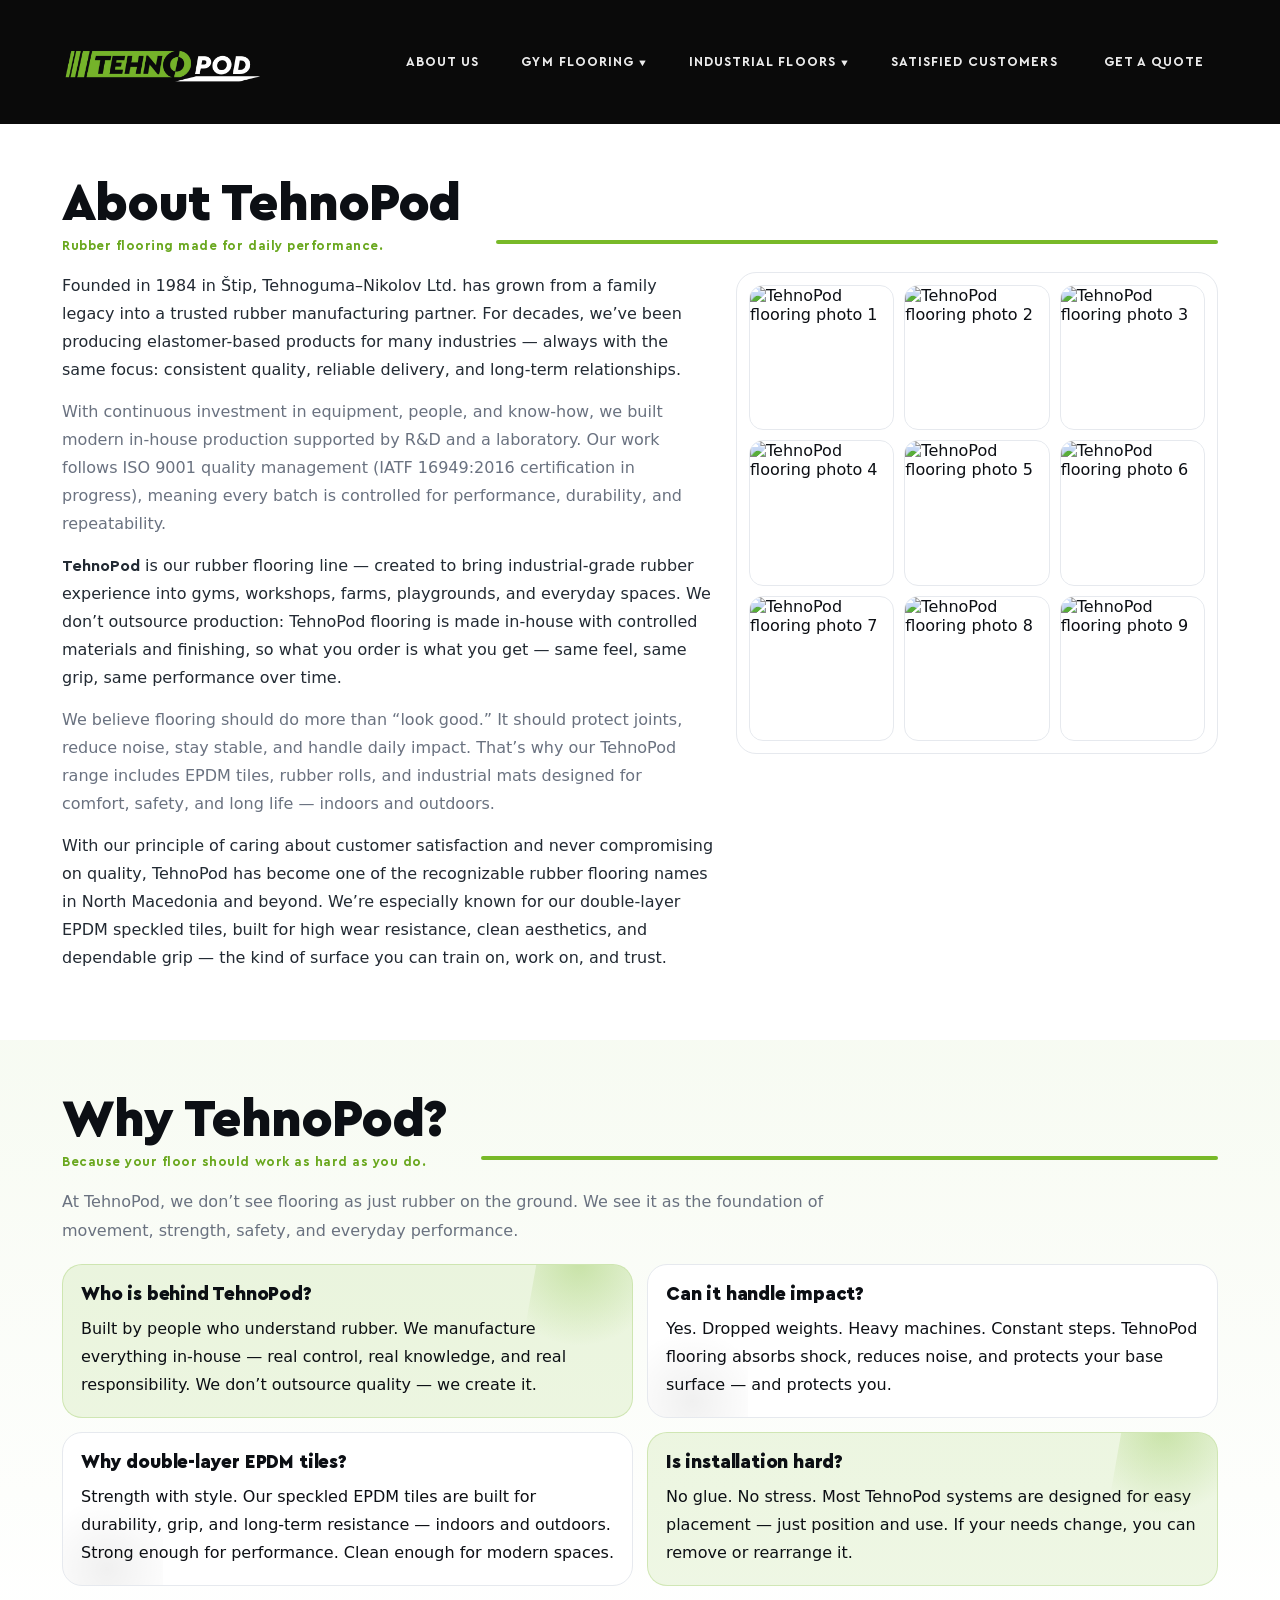
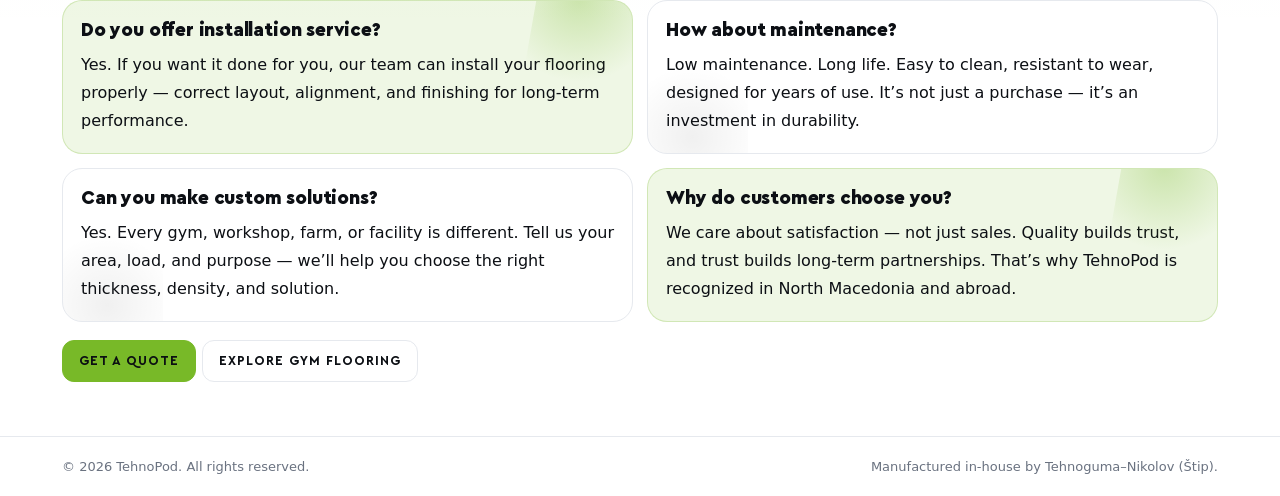
==== commit f35f39b8: "Update about.html" ====
--- a/about.html
+++ b/about.html
@@ -121,15 +121,15 @@
         <!-- Right: 9-photo album -->
         <div class="album">
           <div class="album-grid">
-            <img src="assets/img/img1.png" alt="TehnoPod flooring photo 1" loading="lazy">
-            <img src="assets/img/img2.png" alt="TehnoPod flooring photo 2" loading="lazy">
-            <img src="assets/img/img3.png" alt="TehnoPod flooring photo 3" loading="lazy">
-            <img src="assets/img/img4.png" alt="TehnoPod flooring photo 4" loading="lazy">
-            <img src="assets/img/img5.png" alt="TehnoPod flooring photo 5" loading="lazy">
-            <img src="assets/img/img6.png" alt="TehnoPod flooring photo 6" loading="lazy">
-            <img src="assets/img/img7.png" alt="TehnoPod flooring photo 7" loading="lazy">
-            <img src="assets/img/img8.png" alt="TehnoPod flooring photo 8" loading="lazy">
-            <img src="assets/img/img9.png" alt="TehnoPod flooring photo 9" loading="lazy">
+            <img src="tehnopod/assets/img/img1.png" alt="TehnoPod flooring photo 1" loading="lazy">
+            <img src="tehnopod/assets/img/img2.png" alt="TehnoPod flooring photo 2" loading="lazy">
+            <img src="tehnopod/assets/img/img3.png" alt="TehnoPod flooring photo 3" loading="lazy">
+            <img src="tehnopod/assets/img/img4.png" alt="TehnoPod flooring photo 4" loading="lazy">
+            <img src="tehnopod/assets/img/img5.png" alt="TehnoPod flooring photo 5" loading="lazy">
+            <img src="tehnopod/assets/img/img6.png" alt="TehnoPod flooring photo 6" loading="lazy">
+            <img src="tehnopod/assets/img/img7.png" alt="TehnoPod flooring photo 7" loading="lazy">
+            <img src="tehnopod/assets/img/img8.png" alt="TehnoPod flooring photo 8" loading="lazy">
+            <img src="tehnopod/assets/img/img9.png" alt="TehnoPod flooring photo 9" loading="lazy">
           </div>
         </div>
       </div>
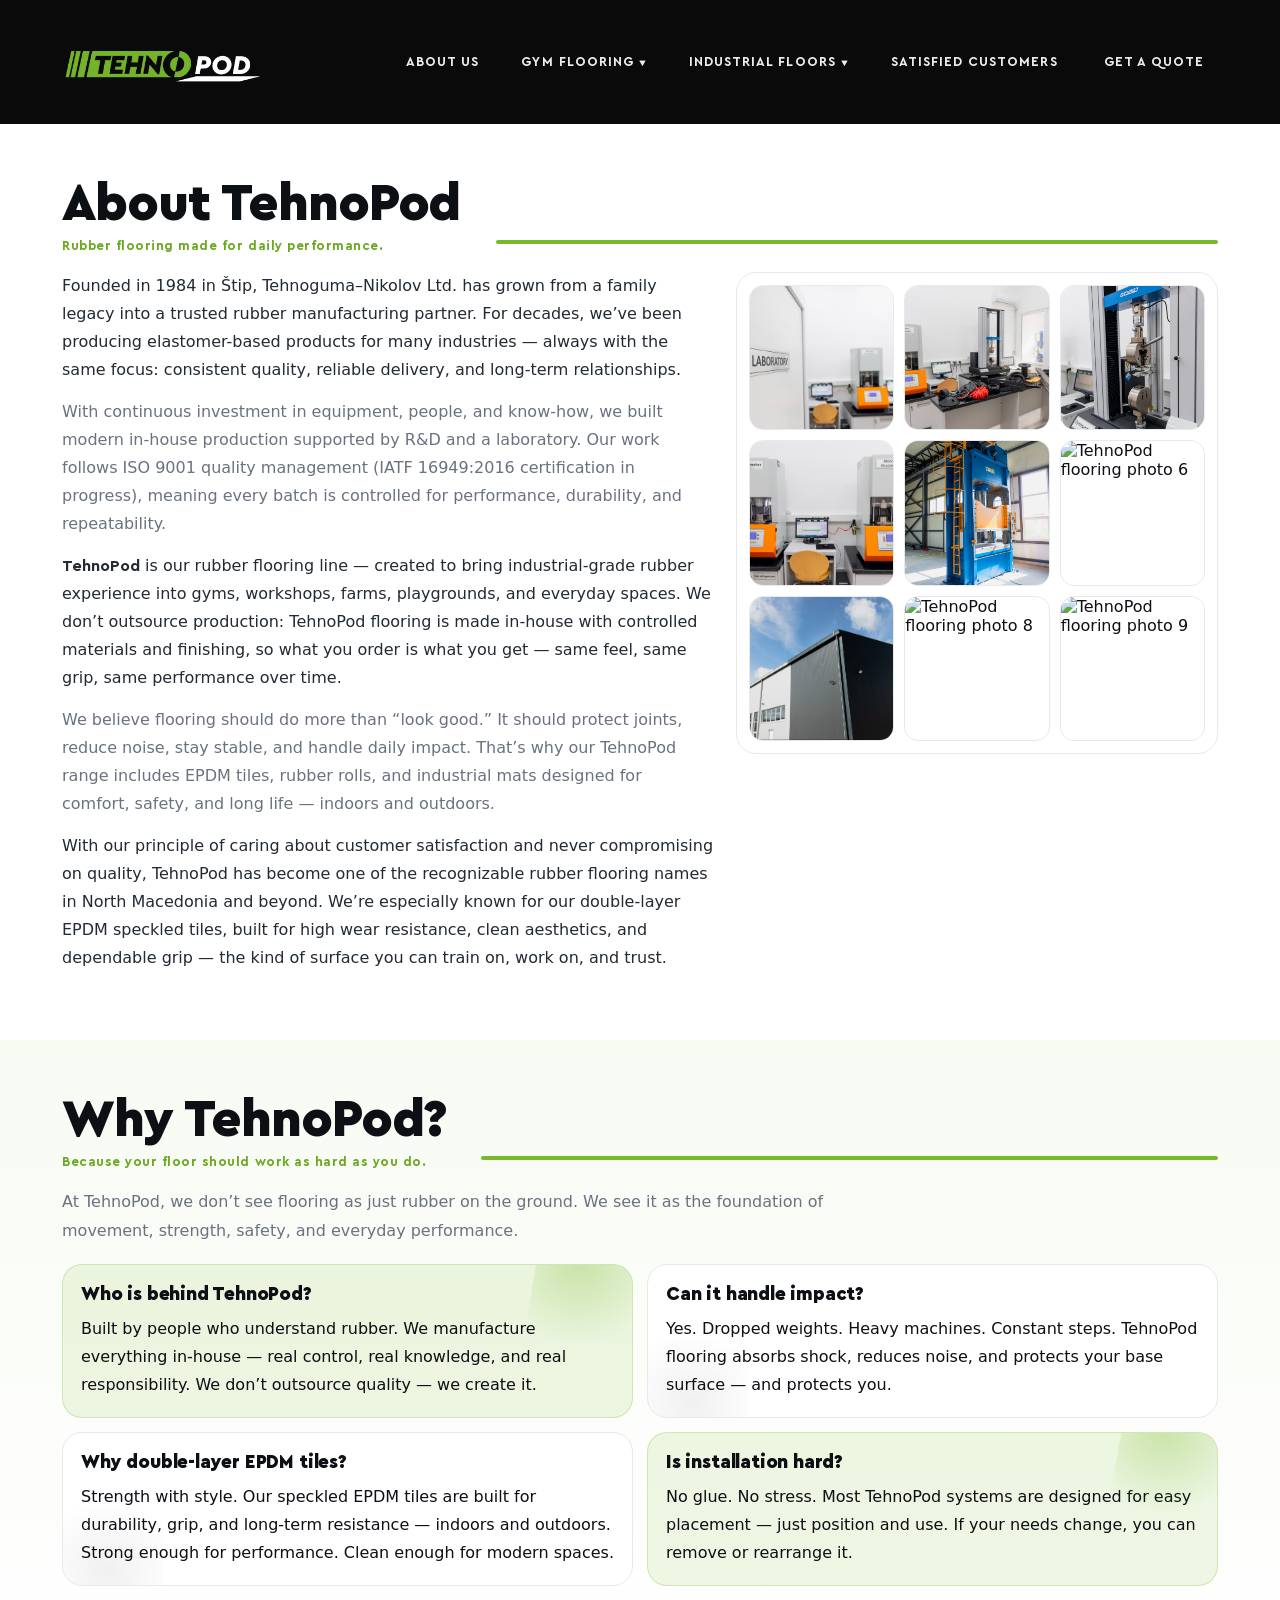
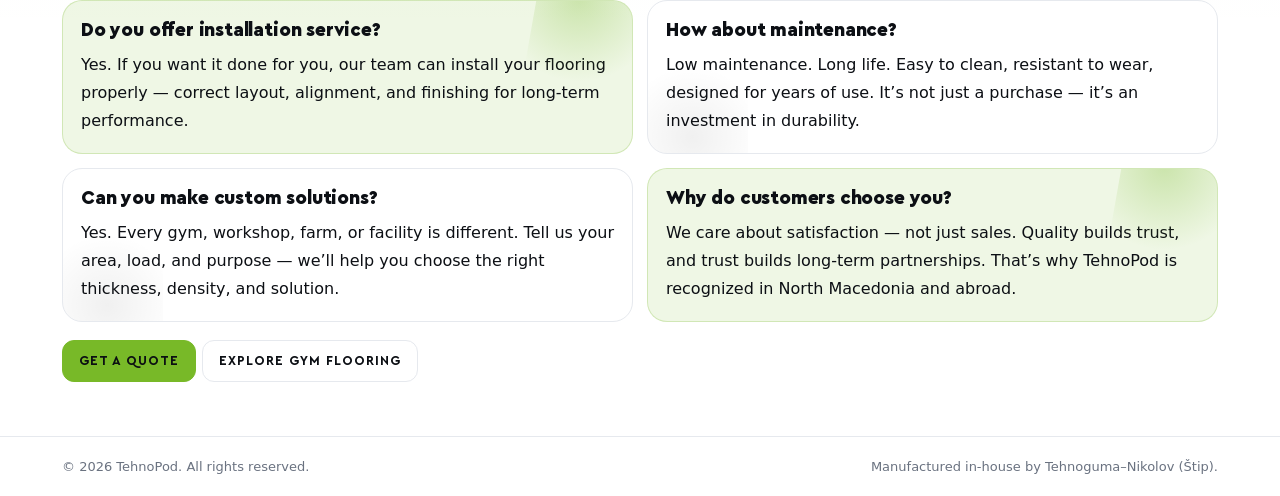
==== commit 43219195: "Update about.html" ====
--- a/about.html
+++ b/about.html
@@ -121,15 +121,15 @@
         <!-- Right: 9-photo album -->
         <div class="album">
           <div class="album-grid">
-            <img src="tehnopod/assets/img/img1.png" alt="TehnoPod flooring photo 1" loading="lazy">
-            <img src="tehnopod/assets/img/img2.png" alt="TehnoPod flooring photo 2" loading="lazy">
-            <img src="tehnopod/assets/img/img3.png" alt="TehnoPod flooring photo 3" loading="lazy">
-            <img src="tehnopod/assets/img/img4.png" alt="TehnoPod flooring photo 4" loading="lazy">
-            <img src="tehnopod/assets/img/img5.png" alt="TehnoPod flooring photo 5" loading="lazy">
-            <img src="tehnopod/assets/img/img6.png" alt="TehnoPod flooring photo 6" loading="lazy">
-            <img src="tehnopod/assets/img/img7.png" alt="TehnoPod flooring photo 7" loading="lazy">
-            <img src="tehnopod/assets/img/img8.png" alt="TehnoPod flooring photo 8" loading="lazy">
-            <img src="tehnopod/assets/img/img9.png" alt="TehnoPod flooring photo 9" loading="lazy">
+            <img src="assets/img/img1.png" alt="TehnoPod flooring photo 1" loading="lazy">
+            <img src="assets/img/img2.png" alt="TehnoPod flooring photo 2" loading="lazy">
+            <img src="assets/img/img3.png" alt="TehnoPod flooring photo 3" loading="lazy">
+            <img src="assets/img/img4.png" alt="TehnoPod flooring photo 4" loading="lazy">
+            <img src="assets/img/img5.png" alt="TehnoPod flooring photo 5" loading="lazy">
+            <img src="assets/img/img6.png" alt="TehnoPod flooring photo 6" loading="lazy">
+            <img src="assets/img/img7.png" alt="TehnoPod flooring photo 7" loading="lazy">
+            <img src="assets/img/img8.png" alt="TehnoPod flooring photo 8" loading="lazy">
+            <img src="assets/img/img9.png" alt="TehnoPod flooring photo 9" loading="lazy">
           </div>
         </div>
       </div>
